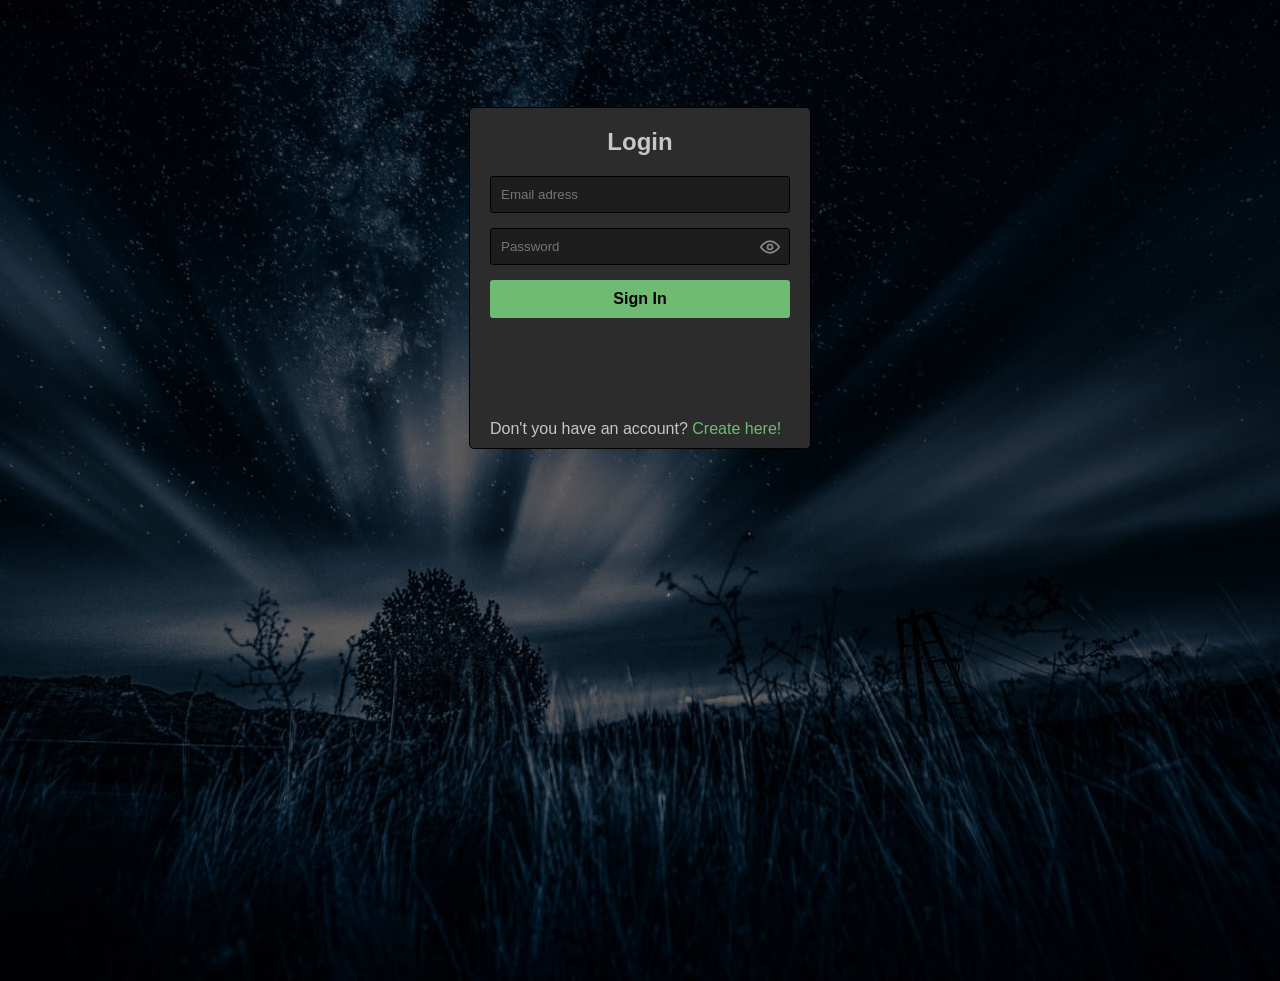
==== index.html @ 22a08ac9 "first commit" ====
<!DOCTYPE html>
<html lang="en">
<head>
    <title>My Design Webpage</title>
    <link rel="stylesheet" href="style.css">
</head>
<body>
   <div class="main">
    <div class="navbar">
        <div class="icon">
            <h2 class="logo">NaRoz</h2>
            
        </div>
    </div>
    <div class="login-container"id="login-form" >
     <h2>Login</h2>
     <form action="submit_form.php" method="post"> <!-- Pamiętaj o określeniu właściwej ścieżki do przetwarzania formularza -->
            <input type="text" id="login-email" name="email" placeholder="Email adress" required>
           <div class = password-wrapper>
                <input  type="password" id="login-password" name="password" placeholder="Password" required>
              <span class="toggle-password" id="togglePassword" aria-label="Toggle password visibility" role="button" tabindex="0">
                <svg width="20" height="20" viewBox="0 0 24 24" fill="none" stroke="#888888" stroke-width="2" stroke-linecap="round" stroke-linejoin="round">
                 <path d="M1 12s4-7 11-7 11 7 11 7-4 7-11 7-11-7-11-7z"></path>
                 <circle cx="12" cy="12" r="3"></circle>
                </svg>
              </span>
            </div>
            <input type="submit" value="Sign In">
        </form>
        <p> Don't you have an account? <a  href="#" id="show-register">Create here!</a></p>
   </div> 


   
   <div class="register-container" id="register-form" style="display:none;">
     <h2>Register</h2>
     <form action="submit_form.php" method="post"> 
            <input type="text" id="register-email" name="email" placeholder="Email adress" required>
            <div class = password-wrapper>
                <input  type="password" id="register-password" name="password" placeholder="Password" required>
              <span class="toggle-password" id="register-password-toggle" aria-label="Toggle password visibility" role="button" tabindex="0">
                <svg width="20" height="20" viewBox="0 0 24 24" fill="none" stroke="#888888" stroke-width="2" stroke-linecap="round" stroke-linejoin="round">
                 <path d="M1 12s4-7 11-7 11 7 11 7-4 7-11 7-11-7-11-7z"></path>
                 <circle cx="12" cy="12" r="3"></circle>
                </svg>
              </span>
            </div>
            <input type="password" id="confirm_password" name="confirm_password" placeholder="Confirm password" required>
            <input type="submit" value="Sign up">
             
        </form>
        <p> Do you have an account? <a  href="#" id="show-login">Sign in</a></p>
   </div>
   

   </div>

   <script src="script.js"></script>
</body>
</html>
---- style.css ----
*{
    margin: 0;
    padding: 0;
    
}

.main{
    width: 100%;
    background: linear-gradient(to top, rgba(0, 0, 0, 0.5)50%, rgba(0, 0, 0, 0.5)50%), url('1.jpg');
    background-position: center;
    background-size: cover;
    height: 109vh;
}

.register-container, 
.login-container {
    display: flex;
    flex-direction: column;
     justify-content: flex-start;
            width: 300px;
            height: 300px;
            margin: 0 auto;
            padding: 20px;
            margin-top: 80px;
            border: 1px solid #000000;
            border-radius: 5px;
            background-color: #2d2c2c;
            position: relative;
        }
        .register-container h2,
        .login-container h2 {
            text-align: center;
            font-family: 'Gill Sans', 'Gill Sans MT', Calibri, 'Trebuchet MS', sans-serif;
            margin-bottom: 20px;
            color: #c7c7c7;
        }
        .register-container input[type="text"],
        .login-container input[type="text"],
        .register-container input[type="password"],
        .login-container input[type="password"],
        .register-container input[type="confirm_password"] {
            width: 100% ;
            padding: 10px ;
            margin-bottom: 15px ;
            border: 1px solid #000000   ;
            border-radius: 3px ;
            box-sizing: border-box ;
            background-color: #1e1d1d;
            color: #c7c7c7 ;
            
          
        }
        
        .register-container p,
        .login-container p 
        {
        
           position: absolute;
           margin-top:  auto;
           bottom: 10px;
            text-align: center;
            color: #c7c7c7;
            font-family: 'Gill Sans', 'Gill Sans MT', Calibri, 'Trebuchet MS', sans-serif;
            
        }
        
        .register-container a,
        .login-container a
        {
            color: #6fbb72;
            text-decoration: none;
            font-family: 'Gill Sans', 'Gill Sans MT', Calibri, 'Trebuchet MS', sans-serif;
        }
        
        .register-container input[type="submit"],
        .login-container input[type="submit"] {
            width: 100%;
            padding: 10px;
            background-color: #6fbb72;
            color: rgb(0, 0, 0);
            border: none;
            border-radius: 3px;
            cursor: pointer;
            font-family: 'Gill Sans', 'Gill Sans MT', Calibri, 'Trebuchet MS', sans-serif;
            font-size: medium;
            font-weight: 600;
        }
        .login-container input[type="submit"]:hover,
        .login-container input[type="submit"]:hover {
            background-color: #8fe193;
        }

        .password-wrapper {
    position: relative;
    width: 100%;
}
        .toggle-password {
    position: absolute;
    right: 10px;
    top: 40%;
    transform: translateY(-50%);
    cursor: pointer;
    user-select: none;
    color: #c7c7c7;
}
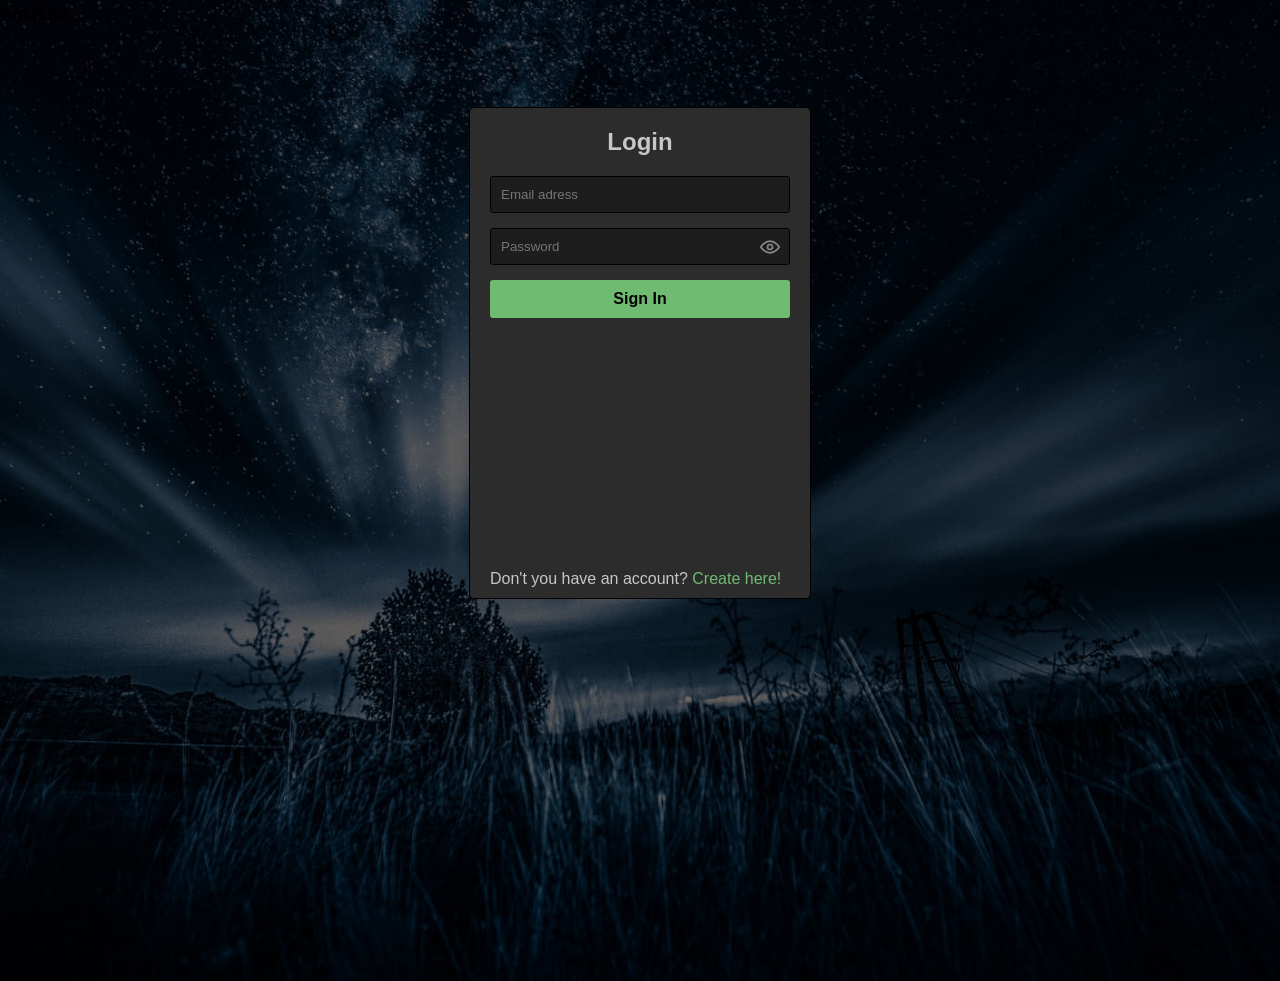
==== commit fdae8352: "UI dashboard" ====
--- a/index.html
+++ b/index.html
@@ -35,6 +35,7 @@
    <div class="register-container" id="register-form" style="display:none;">
      <h2>Register</h2>
      <form action="submit_form.php" method="post"> 
+        <input type="text" id="user-name" name="userName" placeholder="User name" required>
             <input type="text" id="register-email" name="email" placeholder="Email adress" required>
             <div class = password-wrapper>
                 <input  type="password" id="register-password" name="password" placeholder="Password" required>
--- a/style.css
+++ b/style.css
@@ -18,7 +18,7 @@
     flex-direction: column;
      justify-content: flex-start;
             width: 300px;
-            height: 300px;
+            height: 50vh;
             margin: 0 auto;
             padding: 20px;
             margin-top: 80px;
